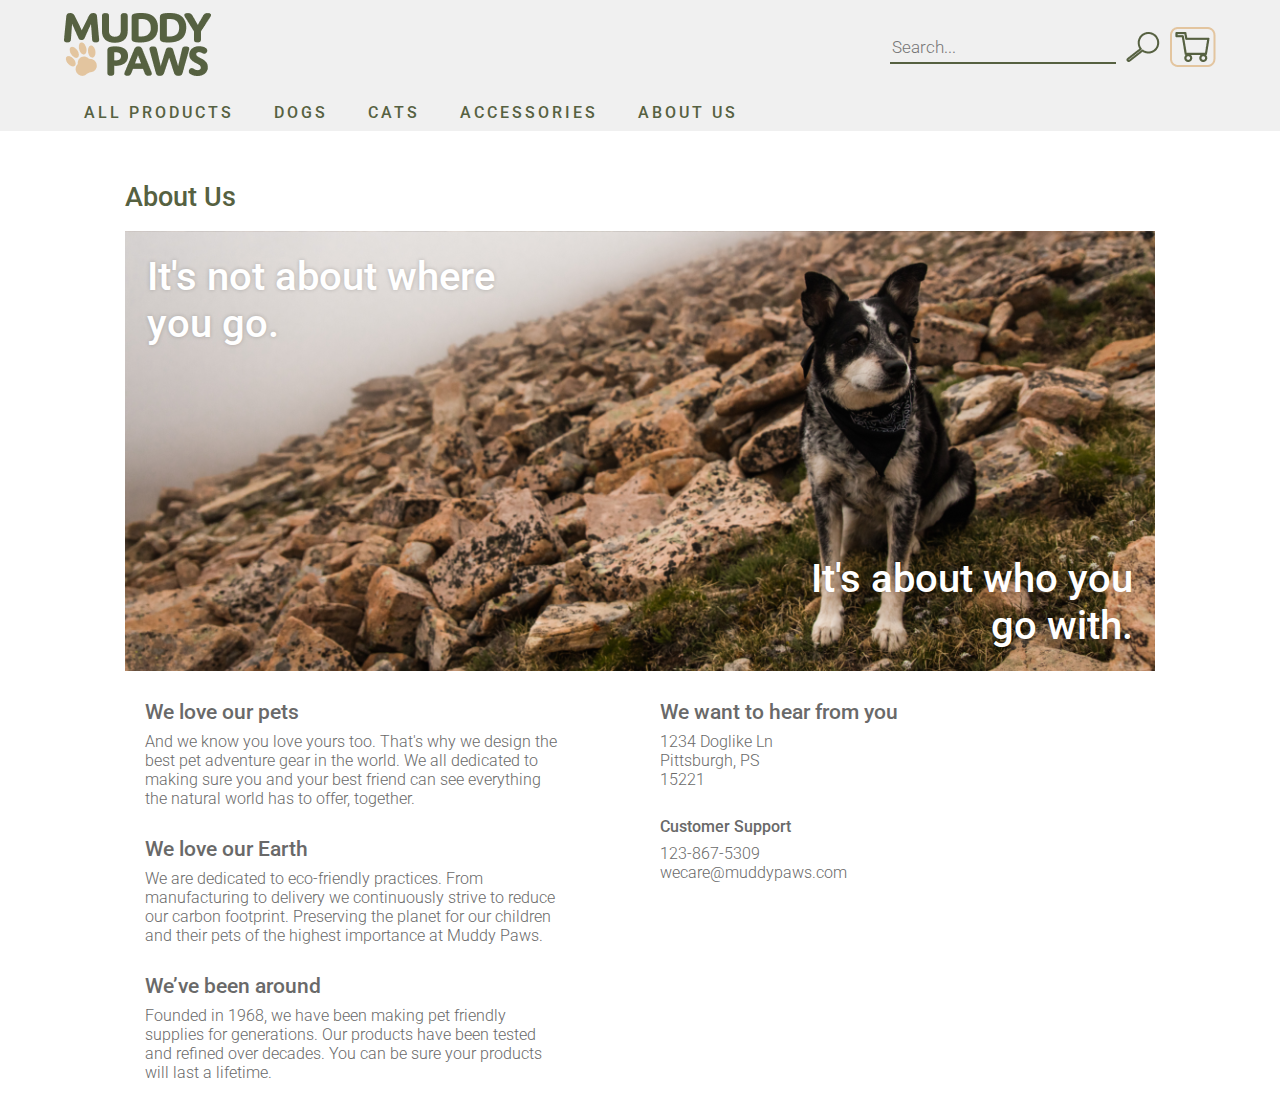
==== about.html @ 75e67714 "added files" ====
<!DOCTYPE html>
<html>
<head>
	<title>About Us</title>
	<link rel="stylesheet" type="text/css" href="style.css">
	
	<link href="https://fonts.googleapis.com/css2?family=Arimo:ital,wght@0,400;0,700;1,400;1,700&family=Roboto:ital,wght@0,100;0,300;0,400;0,500;0,700;0,900;1,100;1,300;1,400;1,500;1,700;1,900&display=swap" rel="stylesheet">
</head>
<body>
	<div class="header">
		<a href="index.html" id="logo"><img src="icons/Logo.png" alt="logo"></a>
		<div class="header-right">
			<input type="text" name="searchBar" placeholder="Search..." id="textInput">
			<img src="icons/searchIcon.png" alt="cart" id="searchIcon">
			<div id="cartButton">
				<img src="icons/cartIcon.png" alt="cart" id="cartIcon">
			</div>
		</div>
	</div>	
	<nav class="navBar">
		<a href="allProducts.html">ALL PRODUCTS</a>
		<a href="">DOGS</a>
		<a href="">CATS</a>
		<a href="">ACCESSORIES</a>
		<a href="about.html">ABOUT US</a>
	</nav>
	<div class="aboutContent">
		<h1>About Us</h1>
		<div class="aboutHero">
			<!-- problem i was unable to solve here was with the container size -->
			<!-- if it got too big, you can see the image being tiled -->
			<!-- image is in css as a background-image url -->
			<div class="aboutCallOut" id="about1">
				<h2>It's not about where you go.</h2>
			</div>
			<div class="aboutCallOut" id="about2">
				<h2>It's about who you go with.</h2>
			</div>
		</div>
		<div class="aboutDetails">
			<!-- simple wrapped columnal flex display, then locked the size -->
			<!-- seemed easier than using floats -->
			<div class="aboutDetailsSection">
				<h3>We love our pets</h3>
				<p>And we know you love yours too. That's why we design the best pet adventure gear in the world.  We all dedicated to making sure you and your best friend can see everything the natural world has to offer, together.</p>
			</div>
			<div class="aboutDetailsSection">
				<h3>We love our Earth</h3>
				<p>We are dedicated to eco-friendly practices.  From manufacturing to delivery we continuously strive to reduce our carbon footprint.  Preserving the planet for our children and their pets of the highest importance at Muddy Paws.</p>
			</div>
			<div class="aboutDetailsSection">
				<h3>We’ve been around</h3>
				<p>Founded in 1968, we have been making pet friendly supplies for generations. Our products have been tested and refined over decades. You can be sure your products will last a lifetime.</p>
			</div>
			<div class="aboutDetailsSection" id="contact">
				<h3>We want to hear from you</h3>
				<p>1234 Doglike Ln<br>
				Pittsburgh, PS<br>
				15221</p>
				<h4 id="customerService">Customer Support</h4>
				<p>123-867-5309<br>
				wecare@muddypaws.com</p>
			</div>

		</div>
	</div>
	
</body>
</html>
---- style.css ----
body{
	/*had to use this to let header bleed to edge of browser*/
	margin: 0;
}
.header{
	display: flex;
	justify-content: space-between;
	align-items: center;
	background-color: #F0F0F0;
	height: 93px;
	margin:0;
}
.header-right{
	height: 40px;
	margin-right: 5%;
}
.header-right input[type=text] {
  	font-family: 'Roboto', sans-serif;
  	/*should just call font fmaily in the body next time, stop multiple instances*/
  	font-size: 14pt;
  	font-weight: 300;
  	float: left;
  	padding-top: 10px;
  	padding-bottom: 5px;
  	margin-top: 0px;
  	margin-right: 10px;
  	border-bottom: 2px solid #566141;
  	border-top: none;
  	border-right: none;
  	border-left: none;
  	box-sizing: border-box;
  	font-size: 17px;
  	/*rgba to make transparent background color*/
  	background-color: rgba(0,0,0,0);
 }
.navBar{
	display: flex;
	flex-direction: row;
	justify-content: flex-start;
	background-color: #F0F0F0;
	height: 38px;
	margin:0;
	padding-left: 5%;
}
.navBar a{
	flex-basis: content;
	margin: 0 20px 0 20px;
	align-items: center;
	display: flex;
	justify-content: center;
	align-items: center;
	text-decoration: none;
	font-family: 'Roboto', sans-serif;
	font-size: 12pt;
	font-weight: 500;
	color: #566141;
	letter-spacing: 3px;
}
.navBar a:hover{
	color: #E3C59F;
	transition: all .25s;
}
.footer{
	/*ended up removing, wasn't behaving as intented*/
	background-color: #F0F0F0;
	height: 50px;
	width: 100%;
	
	bottom: 0;
	
}
.content{

	width: 90%;
	height: 400px;
	
	display: flex;
	flex-direction: row;
	justify-content: center;
	align-items: flex-start;
	margin: 27px auto auto auto;
}
.feature{
	width: 50%;
	color: #566141;
	display: flex;
	flex-direction:  row;
	max-width: 454px;

	justify-content: flex-end;
	text-decoration: none;
	font-family: 'Roboto', sans-serif;	
	margin-right: 5%;
}
.feature h2{
	font-size: 20pt;
	font-weight: 500;
	margin: 2px 0 10px 0;
}
.feature p{
	font-size: 12pt;
	font-weight: 100;
}	
#colorOptions{
	font-size: 8pt;
	font-weight: 100;
}
.featureDetail{
	padding-left: 0;
	padding-right: 5%;
	width: 40%;
	display: flex;
	flex-direction: column;
	align-items: flex-start;

}
.callToAction{
	/*made too many similar button classes, will try to reuse more often with addition of ids*/
	margin-top: 20px;
	padding: 10px;
	border: none;
	color: white;
	font-family: 'Roboto', sans-serif;
	font-size: 13pt;
	font-weight: 500;
	text-decoration: none;
	letter-spacing: 3px;
	text-align: center;
	background-color: #566141;
	border-radius: 8px;
}
.callToAction:hover{
	background-color: #E3C59F;
	transition: all .25s;
}
#colors{
	/*kept image from being streched*/
	align-self: flex-start; 
}
#gps{
	margin-top: 5%;
	margin-right: 0;
	align-self: flex-start;
}
.social{
	/*major flex issues here*/
	/*should completely redo in the future*/
	width: 50%;
	height: 342px;
	color: #55636F;
	max-width: 454px;

	text-decoration: none;
	font-family: 'Roboto', sans-serif;	
	display: flex;
	justify-content: flex-start;
	flex-direction: column;
	background-color: #F0F0F0;
	margin-left: 5%;
	
}
.social h2{
	padding-left: 5%; 
	font-size: 20pt;
	font-weight: 500;
}
.social h3{
	margin: 0;
	font-size: 12pt;
	font-weight: 500;
}
.social a{
	text-decoration: none;
	color: #55636F;

}
.social a:hover h3{
	color: #E3C59F;
	transition: .25s;

}
.socialElements{
	display: flex;
	padding-left: 5%;
}
#socialElementsSmall{
	display: flex;
	flex-direction: column;	
	justify-content: flex-end;
	margin-left: 18px;
	justify-content: space-between;
}
#ig{
	margin-top: 23px;
	display: flex;
	flex-direction: row;
	justify-content: flex-start;
	align-content: center;

}
#ig img{
	align-self: center;
	flex-basis: content;
	margin-right: 5px;

}
.accountName{
	margin: auto;
	align-self: flex-start;
	flex-basis: content;

}
#fb{
	margin-top: 23px;
	display: flex;
	flex-direction: row;
	justify-content: flex-start;
	align-content: center;

}
#fb img{
	align-self: center;
	flex-basis: content;
	margin-right: 5px;

}
#social2-3{
	margin-top:30px;
	flex-basis: content;
}

#cartButton{
	float: right;
	border-radius: 8px;
	height: 40px;
}
#cartButton:hover{
	background-color: #E3C59F; 
	/*added cool transitions to keep changes from being so stark*/
	transition: all .25s;
}
#logo{
	float: left;
	/*margin-top: 20px;*/
	margin-left: 5%;
}
#searchIcon{
	padding: 5px 10px 5px 0px;
}
#hero{
	background-image:url("images/pexels-spencer-gurley-1448053.jpg");
	background-position: center;
	background-size: 100%;
	width: 90%;
	height: 460px;
	overflow: hidden;
	margin: 24px auto;
	display: flex;
	flex-direction: column;
	align-items: center;
	justify-content: space-between;
	max-width: 1200px
}

#hero h1{
	margin:21px 0px 0px 0px;
	color: white;
	font-family: 'Roboto', sans-serif;
	font-size: 32pt;
	font-weight: 700;
	text-align: center;
	text-shadow: 2px 2px 4px rgba(0,0,0, .42);
}

#hero h2{
	margin:0;
	color: white;
	font-family: 'Roboto', sans-serif;
	font-size: 16pt;
	font-weight: 500;
	text-align: center;
	text-shadow: 2px 2px 4px rgba(0,0,0, .42);
}
#hero a{
	text-decoration: none;
}
#shopAllProducts{
	width: 250px;
	padding: 10px;
	color: white;
	font-family: 'Roboto', sans-serif;
	font-size: 13pt;
	font-weight: 500;
	letter-spacing: 3px;
	text-align: center;
	background-color: rgba(185, 181, 170, .59);
	border-radius: 8px;
	
}
#shopAllProducts:hover{
	background-color: #E3C59F;
	transition: all .25s;
}
.productsListTitle{
	margin:30px auto 8px 22%;
	padding-left: 20px;
	font-family: 'Roboto', sans-serif;
	font-size: 20pt;
	color: #566141;
	font-weight: 500;
}
.bodyContent{
	/*could prob reuse .content rather than redoing this code*/
	display: flex;
	width: 90%;
	margin: auto;
	justify-content: center;
	font-family: 'Roboto', sans-serif;
}
.bodyContent a{
	text-decoration: none;
}
.filter{
	flex-basis: 15%;
	margin-top: 12px;
	margin-left: 5%;
	display: flex;
	flex-direction: column;
	align-items: flex-start;
}
.filter h3, a{
	margin-top: 3px;
	margin-bottom: 3px;
}
.filterTitle{
	color: #696969;
	font-size: 14pt;
	font-weight: 500;
	padding-bottom: 5px;
}
.filterCatagory{
	font-size: 12pt;
	font-weight: 500;
	color: #566141; 
	margin-left: 10px;
}
.filterOption{
	display: flex;
	align-items: center;
	padding-left: 20px;
	margin-left: 10px;
	color: #566141;
	font-size: 10pt;
	font-weight: 300;
}
.filterSelect{
	/*cheap workaround for not being able to affect the html checkbox*/
	height: 8px;
	width: 8px;
	border: 1px solid #566141;
	margin-right: 10px;
}
.filterOption:hover .filterSelect{
	background-color: #566141;
}
/*different ids for the unique color instances*/
#strawberry{
	border-color: #FF5071;
}
#strawberry1:hover .filterSelect{
	background-color: #FF5071;
}
#blackberry{
	border-color: #300D46;
}
#blackberry1:hover .filterSelect{
	background-color: #300D46;
}
#crazyberry{
	border-color: #50E9CD;
}
#crazyberry1:hover .filterSelect{
	background-color: #50E9CD;
}
#fireOrange{
	border-color: #FF4C00;
}
#fireOrange1:hover .filterSelect{
	background-color: #FF4C00;
}
/*styling the list itself*/
.productsList{
	display: flex;
	flex-basis: 85%;
	flex-wrap: wrap;
	align-items: flex-start;
	color: #566141;
	margin-bottom: 60px;
}

.productListItem{
	height: 372px;
	flex-basis: 183px;
	margin:10px 16px 22px 16px;
	padding: 2px;
	color: #566141;
	display: flex;
	flex-direction: column;
	align-items: flex-start;
	justify-content: flex-start;
}

.productListItem h4{
	margin:2px 10px 2px 2px;
	font-size: 10pt;
	font-weight: 500;
}
.productListItem p{
	margin:2px 10px auto 2px;
	font-size: 10pt;
	font-weight: 300;
}
.productListItem h5{
	margin:4px 10px 4px 2px;

}
.productListItem img:nth-of-type(2){
	margin: 6px 12px 6px 4px;
	width: 40%;
}
.productListItem:hover{
	border: 2px solid #E3C59F;
	margin:8px 14px 20px 14px;

}
.productContent{
	
	width: 90%;
	margin: 30px auto auto auto;
	
	
	font-family: 'Roboto', sans-serif;
}
/*for the individual products*/
.productMain{
	display: flex;
	justify-content: space-between;
	max-width: 1030px;
	margin-left: auto;
	margin-right: auto;
}
.productMainImages{
	flex-basis: 566px;
	display: flex;
	flex-direction: column;
	justify-content: flex-end;
}
#mainImage{
	align-self: flex-end;
	margin-right: 40px;
}
.productMainImagesSmall{
	margin-top: 20px;
	align-self: flex-start;
	margin-right: 40px;
}
.productMainImagesSmall img{
	margin-right: 20px;
}
.productMainInfo{
	/*again could probably use .content*/
	display: flex;
	flex-direction: column;
	justify-content: flex-start;
	flex-basis: 400px;
	margin-left: 30px;
	font-family: 'Roboto', sans-serif;
	color: #566141;
	height: 483px;
}
.productMainTitle{
	font-size: 28pt;
	font-weight: 500;
	margin: 0 auto 12px 0;
}
.productMainPrice{
	font-size: 14pt;
	font-weight: 600;
	margin: 0 auto 12px 0;
	color: #696969;
}
.productMainCopy{
	font-size: 10pt;
	font-weight: 300;
	margin: 0 25% 12px 0;
	color: #696969;
}
.size{
	display: flex;
	align-items: center;
	margin: 10px 20px 8px 0;
}
.size h4{
	font-size: 14pt;
	font-weight: 600;
	margin: 10px 20px 12px 0;
	color: #696969;
}
.sizeSelect{
	font-size: 8pt;
	font-weight: 600;
	margin: 10px 2px 12px 2px;
	color: #696969;
	padding: 4px 10px 4px 10px;
	border: none;
	text-decoration: none;
	text-align: center;
	background-color: rgba(86,97,65,.11);
	border-radius: 4px;
}
/*the size select was a problem without scripts*/
.sizeSelect:hover{
	outline: 0;
	text-decoration: none;
	background-color: #566141;
	color: white;
	transition: .25s;
}
.sizeSelect:focus{
	/*used focus because i could not effectively style the check boxes*/
	outline: 0;
	text-decoration: none;
	background-color: #566141;
	color: white;
	transition: .25s;
}
.color{
	display: flex;
	align-items: center;
	margin: 8px 20px 12px 0;
}
.color h4{
	font-size: 14pt;
	font-weight: 600;
	margin: 10px 18px 12px 0;
	color: #696969;
}
.colorSelect{
	/*actual objects bettter than using a linked image*/
	width: 28px;
	height: 28px;
	border-radius: 50%;
	margin-right: 10px;
}
#strawberrySelect{
	background-color: #FF5071;
}
#blackberrySelect{
	background-color: #300D46;
}
#crazyberrySelect{
	background-color: #50E9CD;
}
#fireOrangeSelect{
	background-color: #FF4C00;
}
.reviews{
	margin: 10px 20px 12px 0;
	display: flex;
	align-items: center;
}
.reviews img{
	margin-right: 4px;
	width: 28px;
}
.reviewsList{
	margin: 8px auto auto 8px;
	text-decoration: none;
	color: #4884B7;
	font-size: 10pt;
	font-weight: 600;
}
.reviewsList:hover{
	color: #E3C59F;
	transition: .25s;
}
.qty{
	font-size: 14pt;
	font-weight: 600;
	margin: 10px 20px 12px 0;
	color: #696969; 
}
.qty input{
	/*style of the input to mach the branding*/
	height: 24px;
	border: 2px solid #566141;
	border-radius: 8px;
	text-align: center;
	padding-left: 12px;
	font-family: 'Roboto', sans-serif;
	font-weight: 800;
	font-size: 12pt;
	color: #696969;
	margin-left: 20px;

}

.addToCart{
	margin:auto auto 10px 0;
	width: 250px;
	padding: 14px;
	color: white;
	font-family: 'Roboto', sans-serif;
	font-size: 16pt;
	font-weight: 500;
	letter-spacing: 3px;
	text-align: center;
	background-color: #566141;
	border-radius: 8px;
	border:none;
}
.addToCart:hover{
	background-color: #E3C59F;
	transition: .25s;
}
.productSecondaryInfo{
	display: flex;
	justify-content: center;
	width: 90%;
	max-width: 1030px;
	margin-left: auto;
	margin-right: auto;
}
.productDetails{
	width: 50%;
	color: #696969;
	
}
.productDetails h2{
	font-size: 18pt;
	font-weight: 500;
	margin: 8px auto 30px 0;
	color: #566141;
}
.productDetails h3{
	font-size: 14pt;
	font-weight: 500;
	margin: 0 auto 8px 0;
}
.productDetails p{
	font-size: 10pt;
	font-weight: 300;
	margin: 0 10% 32px 0;
}
.sizeChart{
	color: #55636F;
	width: 50%;
	background-color: #F0F0F0;
	margin-top: 20px;
}
.sizeChart h2{
	font-size: 18pt;
	font-weight: 500;
	margin: 14px auto 4px 14px;
	
}
.sizeChart h4{
	font-size: 12pt;
	font-weight: 500;
	margin: 8px auto 10px 14px;
}
/*style for the chart, pretty simple*/
.chart{
	display: flex;
	width: 90%;
	margin: auto auto 30px auto;
	flex-wrap: wrap;
}
.chartTitle{
	color: #55636F;
	background-color: #F0F0F0;
	width: 24%;
	display: flex;
	justify-content: center;
	align-items: center;
	font-size: 10pt;
	font-weight: 500;
	padding-top: 14px; 
	padding-bottom: 7px; 
}
.chartData{
	color: #F0F0F0;
	background-color: #55636F;
	width: 24%;
	display: flex;
	justify-content: center;
	align-items: center;
	border: 1px solid #F0F0F0;
	padding-top: 14px; 
	padding-bottom: 14px; 
	font-size: 10pt;
	font-weight: 300;
}
.lineBreak{
	width: 90%;
	max-width: 1350px;
	margin:30px auto 10px auto;
	border-top: 2px solid #566141;
}
.productRelated{
	width: 90%;
	max-width: 1030px;
	margin-right: auto;
	margin-left: auto;
}
.productRelated h2{
	font-size: 14pt;
	font-weight: 500;
	margin: 14px auto 12px 0;
	color: #566141;
}
#related{
	justify-content: center;
}
.aboutContent{
	/*again, could just use .content*/
	display: flex;
	flex-direction: column;
	width: 90%;
	max-width: 1030px;
	margin: auto;
	font-family: 'Roboto', sans-serif;
}
.aboutContent h1{
	font-size: 20pt;
	color: #566141;
	font-weight: 500;
	margin-top: 50px;
}
.aboutHero{
	/*not img object, called here as background*/
	background-image: url("images/aboutUs.png");
	height: 440px;
	background-position: center;
	background-size: 100%;
	display: flex;
	align-items: flex-start;
	justify-content: space-between;
}
.aboutCallOut{
	/*the text inside the main image*/
	width: 35%;
	
	color: white;
	display: flex;
	justify-content: center;
	align-items: center;
	margin: 22px 22px 22px 22px;
}
.aboutCallOut h2{
	font-size: 30pt;
	font-weight: 500;
	margin-top: 0;
	margin-bottom: 0;
	text-shadow: 0px 0px 4px rgba(0,0,0,.2);
}
#about2{
	/*made an id to differentiate and style separately*/
	align-self: flex-end;
	text-align: right;
}
.aboutDetails{
	display: flex;
	flex-direction: column;
	flex-wrap: wrap;
	max-height: 500px;
	margin-top: 28px;
}
.aboutDetailsSection{
	color: #696969;
	width: 40%;
	height: 33.33%;
	margin-left: 20px;

}
.aboutDetailsSection h3{
	font-size: 16pt;
	font-weight: 500;
	margin:0 auto 0 0;
}
.aboutDetailsSection p{
	font-size: 12pt;
	font-weight: 300;
	margin: 8px auto 28px 0;
}
#customerService{
	font-weight: 500;
	margin-top: 28px;
	margin-bottom: 0;
}
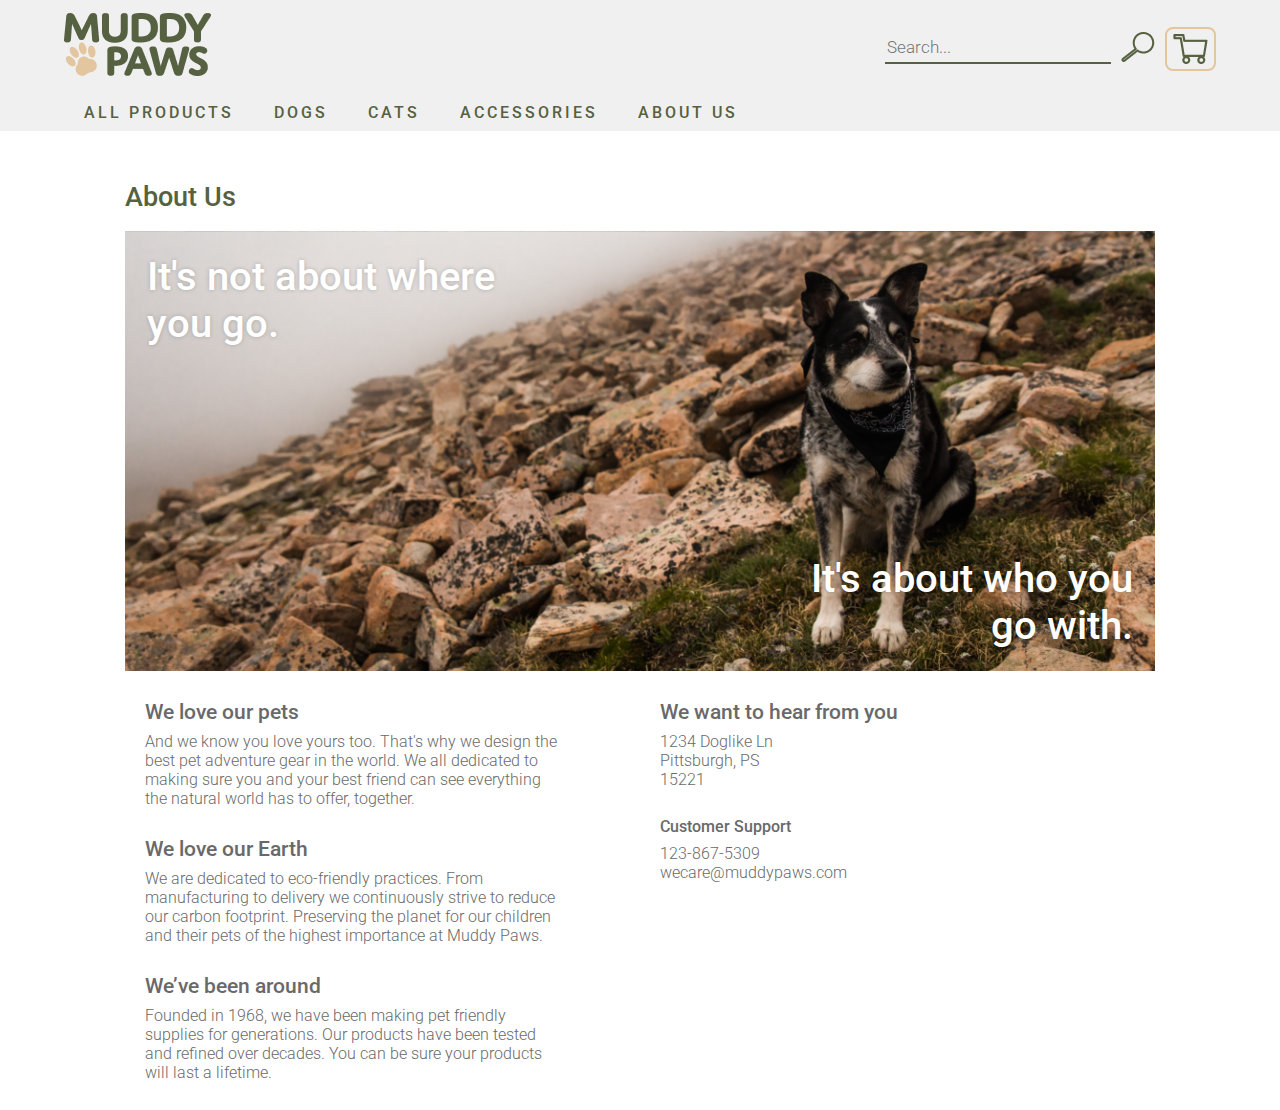
==== commit 60c482ed: "finished js functionality on product deatails page, and updated headed for all pages" ====
--- a/about.html
+++ b/about.html
@@ -12,9 +12,12 @@
 		<div class="header-right">
 			<input type="text" name="searchBar" placeholder="Search..." id="textInput">
 			<img src="icons/searchIcon.png" alt="cart" id="searchIcon">
-			<div id="cartButton">
-				<img src="icons/cartIcon.png" alt="cart" id="cartIcon">
-			</div>
+			<a href="cart.html" id="cartButton">
+				<img src="icons/cartIconNew.png" alt="cart" id="cartIconNew">
+				<div id="cartAmount">
+					<p id="cartCount"></p>
+				</div>
+			</a>
 		</div>
 	</div>	
 	<nav class="navBar">
--- a/style.css
+++ b/style.css
@@ -9,6 +9,7 @@
 	background-color: #F0F0F0;
 	height: 93px;
 	margin:0;
+
 }
 .header-right{
 	height: 40px;
@@ -33,6 +34,42 @@
   	/*rgba to make transparent background color*/
   	background-color: rgba(0,0,0,0);
  }
+#cartButton{
+	float: right;
+	border-radius: 8px;
+	height: 40px;
+	display: flex;
+	flex-direction: row;
+	align-items: center;
+	border: 2px solid #E3C59F;
+	margin-top: 0;
+	text-decoration: none;
+}
+#cartButton:hover{
+	background-color: #E3C59F; 
+	/*added cool transitions to keep changes from being so stark*/
+	transition: all .25s;
+}
+#cartIconNew{
+	height: 30px;
+	margin: 6px;
+}
+#cartAmount{
+	font-family: 'Roboto', sans-serif;
+	color: #566141;
+	margin-right: 6px;
+	/*This will toggle the visibility of the cart count in the header*/
+	/*and will be changed using js and local storage*/
+	display: none;
+}
+#logo{
+	float: left;
+	/*margin-top: 20px;*/
+	margin-left: 5%;
+}
+#searchIcon{
+	padding: 5px 10px 5px 0px;
+}
 .navBar{
 	display: flex;
 	flex-direction: row;
@@ -229,24 +266,6 @@
 	flex-basis: content;
 }
 
-#cartButton{
-	float: right;
-	border-radius: 8px;
-	height: 40px;
-}
-#cartButton:hover{
-	background-color: #E3C59F; 
-	/*added cool transitions to keep changes from being so stark*/
-	transition: all .25s;
-}
-#logo{
-	float: left;
-	/*margin-top: 20px;*/
-	margin-left: 5%;
-}
-#searchIcon{
-	padding: 5px 10px 5px 0px;
-}
 #hero{
 	background-image:url("images/pexels-spencer-gurley-1448053.jpg");
 	background-position: center;
@@ -458,6 +477,8 @@
 #mainImage{
 	align-self: flex-end;
 	margin-right: 40px;
+	width: 565px;
+	height: 483px;
 }
 .productMainImagesSmall{
 	margin-top: 20px;
@@ -495,18 +516,23 @@
 	margin: 0 25% 12px 0;
 	color: #696969;
 }
-.size{
+
+/*Updating the button to radios to make the js a bit easier*/
+
+.sizeInput{
 	display: flex;
 	align-items: center;
 	margin: 10px 20px 8px 0;
 }
-.size h4{
-	font-size: 14pt;
-	font-weight: 600;
-	margin: 10px 20px 12px 0;
-	color: #696969;
-}
-.sizeSelect{
+.sizeInput input[type="radio"]{
+	/*hidding the actual radio circle and making the label the thing we select*/
+	opacity: 0;
+	position: fixed;
+	width: 0;
+}
+.sizeInput label{
+	/*styling the labels to make them appear as buttons style is take from previous .sizeselect
+	from pervious iteration*/
 	font-size: 8pt;
 	font-weight: 600;
 	margin: 10px 2px 12px 2px;
@@ -518,22 +544,56 @@
 	background-color: rgba(86,97,65,.11);
 	border-radius: 4px;
 }
-/*the size select was a problem without scripts*/
-.sizeSelect:hover{
+.sizeInput label:hover{
+	/*again stealing the contents from .sizeselect but this time from the hover state*/
 	outline: 0;
 	text-decoration: none;
 	background-color: #566141;
 	color: white;
 	transition: .25s;
 }
-.sizeSelect:focus{
-	/*used focus because i could not effectively style the check boxes*/
+.sizeInput input[type="radio"]:checked + label{
+	/*now i am applying the style to the label corresponding to the checked radio button (which is hedden)*/
+	outline: 0;
+	text-decoration: none;
+	background-color: #566141;
+	color: white;
+}
+.sizeInput h4{
+	font-size: 14pt;
+	font-weight: 600;
+	margin: 10px 20px 12px 0;
+	color: #696969;
+}
+
+/*.sizeSelect{
+	font-size: 8pt;
+	font-weight: 600;
+	margin: 10px 2px 12px 2px;
+	color: #696969;
+	padding: 4px 10px 4px 10px;
+	border: none;
+	text-decoration: none;
+	text-align: center;
+	background-color: rgba(86,97,65,.11);
+	border-radius: 4px;
+}
+
+.sizeSelect:hover{
 	outline: 0;
 	text-decoration: none;
 	background-color: #566141;
 	color: white;
 	transition: .25s;
 }
+.sizeSelect:focus{
+	
+	outline: 0;
+	text-decoration: none;
+	background-color: #566141;
+	color: white;
+	transition: .25s;
+}*/
 .color{
 	display: flex;
 	align-items: center;
@@ -545,25 +605,69 @@
 	margin: 10px 18px 12px 0;
 	color: #696969;
 }
-.colorSelect{
-	/*actual objects bettter than using a linked image*/
+.color input[type="radio"]{
+	/*hidding the actual radio circle and making the label the thing we select*/
+	opacity: 0;
+	position: fixed;
+	width: 0;
+}
+.color label{
+	/*styling the labels to make them appear as buttons style is take from previous .sizeselect
+	from pervious iteration*/
+	font-size: 8pt;
+	font-weight: 600;
+	margin: 10px 2px 12px 2px;
+	padding: 4px 10px 4px 10px;
+	border: none;
+	text-decoration: none;
+	text-align: center;
+	border-radius: 4px;
+}
+
+/*.colorSelect{
+	
 	width: 28px;
 	height: 28px;
 	border-radius: 50%;
 	margin-right: 10px;
-}
+}*/
 #strawberrySelect{
 	background-color: #FF5071;
+	color: #FF5071;
+}
+#strawberrySelect:hover{
+	border: 2px solid #E3C59F;
+	padding: 2px 8px 2px 8px;	
 }
 #blackberrySelect{
 	background-color: #300D46;
+	color: #300D46;
+}
+#blackberrySelect:hover{
+	border: 2px solid #E3C59F;
+	padding: 2px 8px 2px 8px;	
 }
 #crazyberrySelect{
 	background-color: #50E9CD;
+	color: #50E9CD;
+}
+#crazyberrySelect:hover{
+	border: 2px solid #E3C59F;
+	padding: 2px 8px 2px 8px;	
 }
 #fireOrangeSelect{
 	background-color: #FF4C00;
-}
+	color: #FF4C00;
+}
+#fireOrangeSelect:hover{
+	border: 2px solid #E3C59F;
+	padding: 2px 8px 2px 8px;	
+}
+.color input[type="radio"]:checked + label{
+	border: 2px solid #E3C59F;
+	padding: 2px 8px 2px 8px;
+}
+
 .reviews{
 	margin: 10px 20px 12px 0;
 	display: flex;
@@ -605,7 +709,7 @@
 
 }
 
-.addToCart{
+#addToCart{
 	margin:auto auto 10px 0;
 	width: 250px;
 	padding: 14px;
@@ -619,8 +723,12 @@
 	border-radius: 8px;
 	border:none;
 }
-.addToCart:hover{
+#addToCart:hover{
 	background-color: #E3C59F;
+	transition: .25s;
+}
+#addToCart:disabled{
+	background-color: #989B93;
 	transition: .25s;
 }
 .productSecondaryInfo{
@@ -799,12 +907,122 @@
 	margin-bottom: 0;
 }
 
-
-
-
-
-
-
-
-
-
+/* New Page: Cart*/
+
+#activeCartButton{
+	/*Since this is on the cart page, i chose to remove the hover and set set BG as the selected color*/
+	background-color: #E3C59F;
+	float: right;
+	border-radius: 8px;
+	height: 40px;
+	}
+.cartTitles{
+	display: flex;
+	flex-direction: row;
+	color: #566141;
+	font-size: 10pt;
+	font-weight: 500;
+	padding-top: 0; 
+	padding-bottom: 0; 
+}
+/*.cartTitle{
+	margin: 0 25% 12px 0;
+}*/
+#items{
+	padding-left: 5%;
+	/*flex-grow: 3;*/
+	width: 45%;
+}
+#quantity{
+	/*flex-grow: 1;*/
+	width: 10%;
+	text-align: center;
+}
+#price{
+	/*flex-grow: 2;*/
+	width: 20%;
+	text-align: center;
+}
+hr{
+	border: 2px solid #566141;
+	margin: 0 0 12px 0;
+}
+/*style for the contents of the cart probably a placeholder, I will know better when i add java script*/
+.cartItem{
+	display: flex;
+	flex-direction: row;
+	color:#566141;
+	font-size: 10pt;
+	margin-bottom: 18px;
+}
+.cartItemMain{
+	display: flex;
+	flex-direction: row;
+	/*flex-grow: 1;*/
+	width: 45%;
+	padding-left: 5%;
+}
+.cartItemImage{
+	
+	height: 148px;
+}
+.cartItemMainDetails{
+	padding-left: 5%;
+}
+.cartItemName{
+	margin-bottom: 15px;
+}
+.cartItemDetails{
+	font-weight: 300;
+	margin-top: 15px;
+}
+.cartItemQuantity{
+	/*flex-grow: 1;*/
+	width: 10%;
+	text-align: center;
+	/*padding-left: 5%;*/
+	
+}
+.cartItemPrice{
+	/*flex-grow: 1;
+	text-align: center;*/
+	width: 20%;
+	text-align: center;
+}
+.remove{
+	width: 15%;
+	display: flex;
+	flex-direction: row;
+	justify-content: flex-end;
+	padding-right: 5%;
+}
+.remove h3{
+	padding-left: 6px;
+}
+
+.removeButton{
+	align-self: flex-start;
+	margin: 12px 0 auto 0;
+}
+/*checkout section*/
+.checkoutPrice{
+	width: 20%;
+	float: right;
+}
+.checkoutPriceItem{
+	color: #696969;
+	display: flex;
+	flex-direction: row;
+	justify-content: space-between;
+}
+.checkoutPriceItem h2{
+	margin: 6px 0 6px 0;
+	font-size: 18px;
+}
+#checkoutButton{
+	width: 100%;
+	margin-bottom: 120px;
+}
+
+
+
